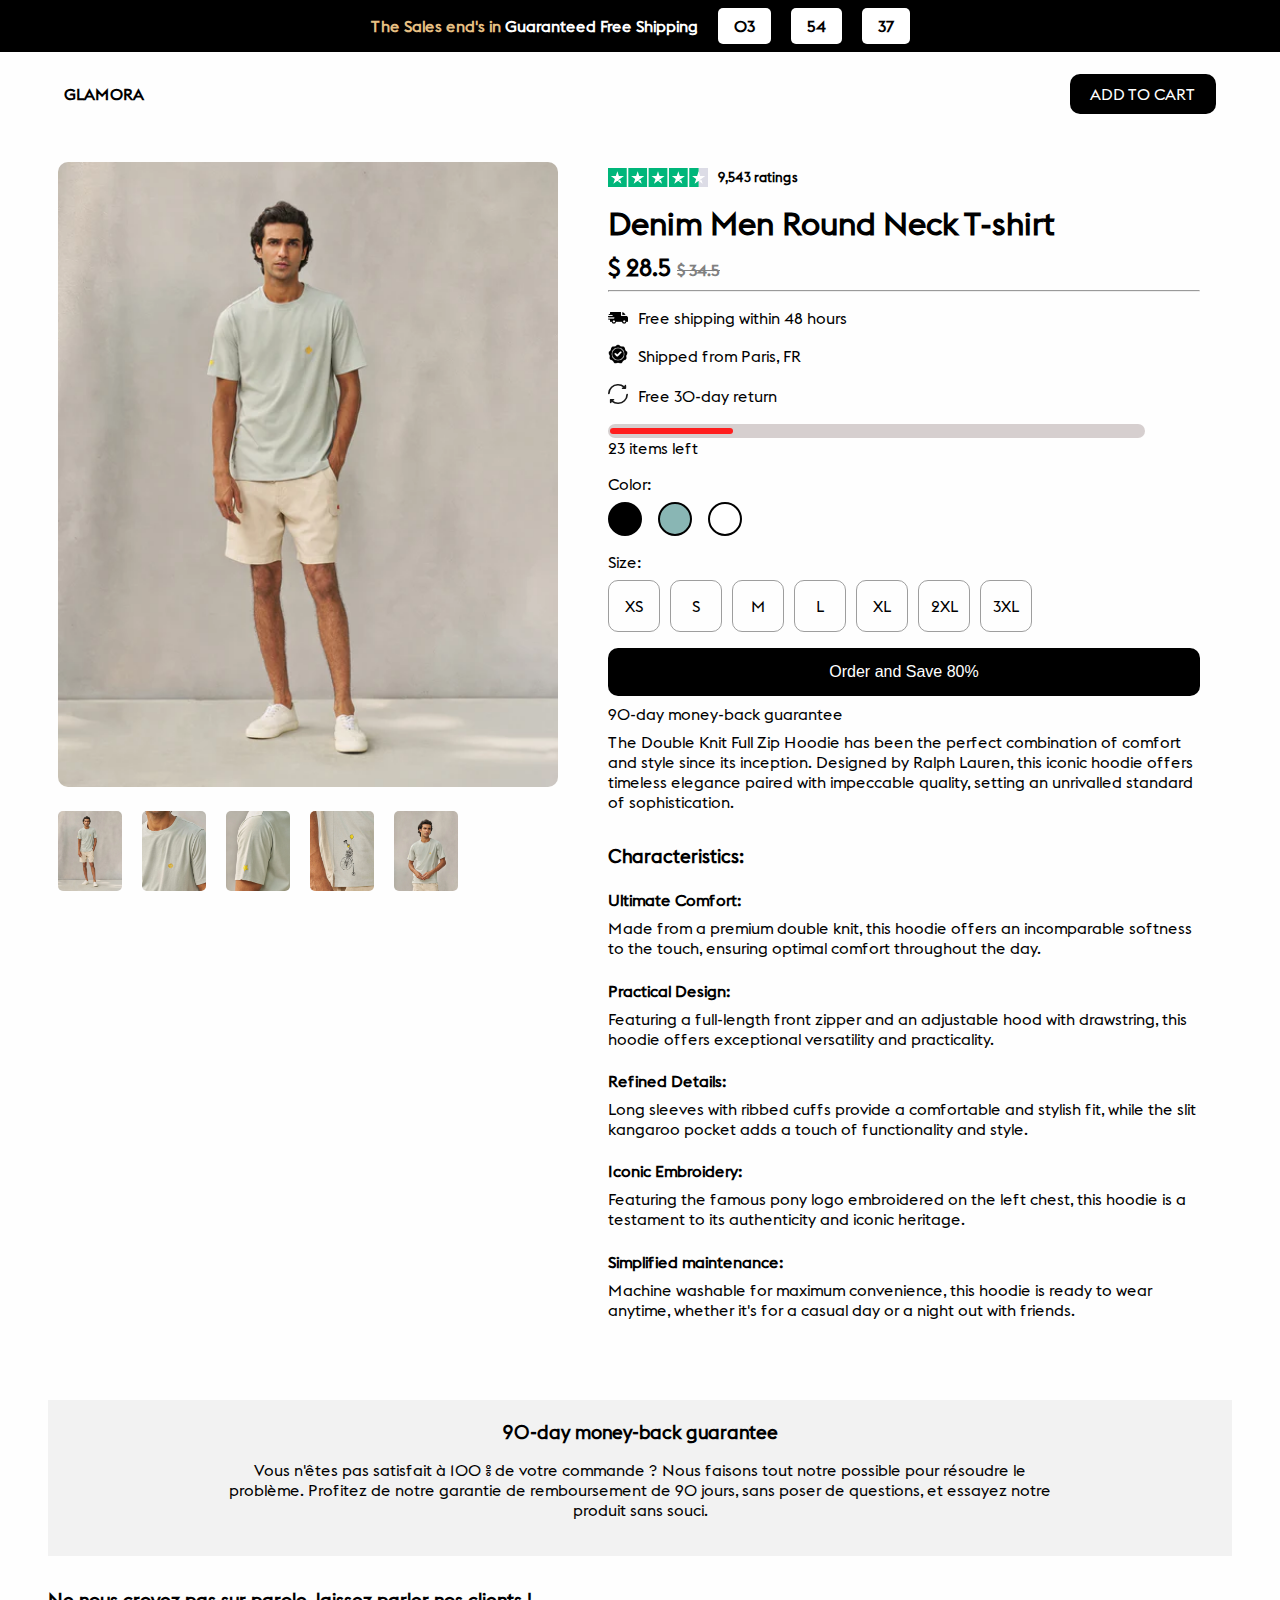
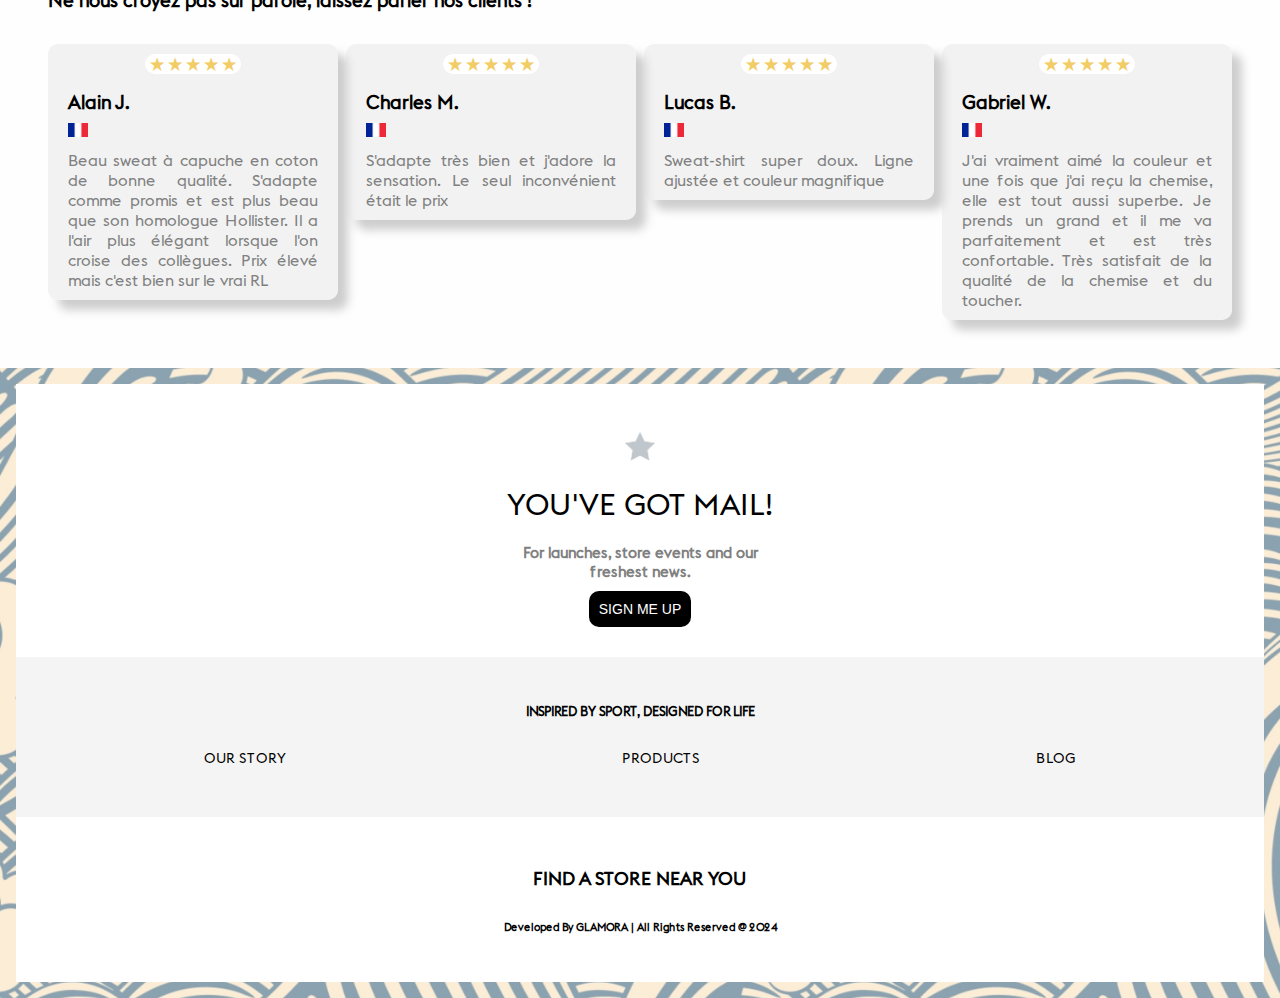
==== product1.html @ 0e655465 "first" ====
<!DOCTYPE html>
<html lang="en">

<head>
    <meta charset="UTF-8">
    <meta name="viewport" content="width=device-width, initial-scale=1.0">
    <title>Documen</title>
    <script src="https://ajax.googleapis.com/ajax/libs/jquery/2.1.3/jquery.min.js"></script>
    <link rel="stylesheet" href="./assets/product.css">
</head>

<body>
    <div class="offers">
        <h5><strong>The Sales end's in</strong>

            Guaranteed Free Shipping

            <span id="time"></span>
            <span id="time2"></span>
            <span id="time3"></span>
        </h5>
    </div>
    <nav class="nav-flex">
        <div>
            <a href="./index.html">
                <h4>GLAMORA</h4>
            </a>
        </div>
        <div class="nav-icons">
            <a href="">ADD TO CART</a>
        </div>
    </nav>

    <div class="product-flex">
        <div class="picture">
            <img src="./assets/p1/p1.webp" id="main">
            <div id="thumbnails">
                <img src="./assets/p1/p1.webp">
                <img src="./assets/p1/p2.webp">
                <img src="./assets/p1/p3.webp">
                <img src="./assets/p1/p4.webp">
                <img src="./assets/p1/p5.webp">
            </div>
        </div>
        <div class="content">
            <div class="flex rate">
                <img src="/assets/img/ratings.svg" alt="" width="100px">

                <h5>9,543 ratings</h5>
            </div>
            <h1 class="prod-head">Denim Men Round Neck T-shirt</h1>
            <h3 class="prices">$ 28.5 <span class="prices2">$ 34.5</span></h3>
            <hr>
            <div>
                <div class="flex item-col ">
                    <div>
                        <img src="./assets/img/delivery.webp" alt="" width="20px">
                    </div>
                    <div>
                        <p>Free shipping within 48 hours</p>
                    </div>
                </div>
                <div class="flex item-col">
                    <div>
                        <img src="./assets/img/verified.webp" alt="" width="20px">
                    </div>
                    <div>
                        <p>Shipped from Paris, FR</p>
                    </div>
                </div>
                <div class="flex item-col">
                    <div>
                        <img src="./assets/img/retun.svg" alt="" width="20px">
                    </div>
                    <div>
                        <p>Free 30-day return</p>
                    </div>
                </div>
            </div>
            <div class="container">
                <div class="progressed"></div>
            </div>
            <div class="text"></div>
            <div  class="color-cont">
                <p>Color:</p>
                <div class="color">
                    <div class="color-1" onclick="progress(18)"></div>
                    <div class="color-2" onclick="progress(40)"></div>
                    <div class="color-3" onclick="progress(86)"></div>
                </div>
            </div>
            <div class="size-cont">
                <p>Size:</p>
                <div class="size">
                    <div class="size-1" onclick="progress(23)">XS</div>
                    <div class="size-2" onclick="progress(10)">S</div>
                    <div class="size-3" onclick="progress(60)">M</div>
                    <div class="size-4" onclick="progress(32)">L</div>
                    <div class="size-5" onclick="progress(39)">XL</div>
                    <div class="size-6" onclick="progress(21)">2XL</div>
                    <div class="size-7" onclick="progress(57)">3XL</div>
                </div>
            </div>
            <div class="btn-details">
                <button>Order and Save 80%</button>
                <p>90-day money-back guarantee</p>
                <div class="prodt-content">
                    <p>The Double Knit Full Zip Hoodie has been the perfect combination of comfort and style since its
                        inception. Designed by Ralph Lauren, this iconic hoodie offers timeless elegance paired with
                        impeccable quality, setting an unrivalled standard of sophistication.

                    </p>
                    <h3>Characteristics:</h3>
                    <h4>Ultimate Comfort: </h4>
                    <p>Made from a premium double knit, this hoodie offers an incomparable softness to the touch,
                        ensuring optimal comfort throughout the day.</p>
                    <h4>Practical Design:</h4>
                    <p>Featuring a full-length front zipper and an adjustable hood with drawstring, this hoodie offers
                        exceptional versatility and practicality.</p>
                    <h4>Refined Details:</h4>
                    <p>Long sleeves with ribbed cuffs provide a comfortable and stylish fit, while the slit kangaroo
                        pocket adds a touch of functionality and style.</p>
                    <h4>Iconic Embroidery:</h4>
                    <p>Featuring the famous pony logo embroidered on the left chest, this hoodie is a testament to its
                        authenticity and iconic heritage.</p>
                    <h4>Simplified maintenance:</h4>
                    <p>Machine washable for maximum convenience, this hoodie is ready to wear anytime, whether it's for
                        a casual day or a night out with friends.

                    </p>
                </div>
            </div>
        </div>
    </div>
    <div class="main-content">
        <div class="rewies">
            <h3>90-day money-back guarantee</h3>
            <p>
                Vous n'êtes pas satisfait à 100 % de votre commande ? Nous faisons tout notre possible pour résoudre le
                problème. Profitez de notre garantie de remboursement de 90 jours, sans poser de questions, et essayez notre
                produit sans souci.
            </p>
    
        </div>
        <h3 class="clients">Ne nous croyez pas sur parole, laissez parler nos clients !</h3>
        <div class="comments-container">
            <div class="comments">
                <div class="rat-star">
                    <span class="btn-headline" style="color: rgb(242, 204, 101); font-weight: bold; font-size: 16px; text-align: center;">★ ★ ★ ★ ★</span>
                </div>
                <div>
                    <h3>Alain J.</h3>
                    <img src="./assets/img/French flag png.webp" alt="" width="20">
                    <p>Beau sweat à capuche en coton de bonne qualité. S'adapte comme promis et est plus beau que son homologue Hollister. Il a l'air plus élégant lorsque l'on croise des collègues. Prix ​​élevé mais c'est bien sur le vrai RL</p>
                </div>
            </div>
            <div class="comments">
                <div class="rat-star">
                    <span class="btn-headline" style="color: rgb(242, 204, 101); font-weight: bold; font-size: 16px; text-align: center;">★ ★ ★ ★ ★</span>
                </div>
                <div>
                    <h3>Charles M.</h3>
                    <img src="./assets/img/French flag png.webp" alt="" width="20">
                    <p>S'adapte très bien et j'adore la sensation. Le seul inconvénient était le prix</p>
                </div>
            </div>
            <div class="comments">
                <div class="rat-star">
                    <span class="btn-headline" style="color: rgb(242, 204, 101); font-weight: bold; font-size: 16px; text-align: center;">★ ★ ★ ★ ★</span>
                </div>
                <div>
                    <h3>Lucas B.</h3>
                    <img src="./assets/img/French flag png.webp" alt="" width="20">
                    <p>Sweat-shirt super doux. Ligne ajustée et couleur magnifique</p>
                </div>
            </div>
            <div class="comments">
                <div class="rat-star">
                    <span class="btn-headline" style="color: rgb(242, 204, 101); font-weight: bold; font-size: 16px; text-align: center;">★ ★ ★ ★ ★</span>
                </div>
                <div>
                    <h3>Gabriel W.</h3>
                    <img src="./assets/img/French flag png.webp" alt="" width="20">
                    <p>J'ai vraiment aimé la couleur et une fois que j'ai reçu la chemise, elle est tout aussi superbe. Je prends un grand et il me va parfaitement et est très confortable. Très satisfait de la qualité de la chemise et du toucher.</p>
                </div>
            </div>
        </div>
    </div>

    <div class="footer">
        <div class="mail-section">
            <img src="./assets/img/star.png" alt="" class="star">
            <h3 >YOU'VE GOT MAIL!</h3>
            <h5>For launches, store events and our <br>freshest news.</h5>
            <button class="btn-design btn" >SIGN ME UP</button>
            
            <div class="nav-links">
                <img src="../../../assets/bg/footer.png" alt="">
                <h4>INSPIRED BY SPORT, DESIGNED FOR LIFE</h4>
    
                <div class="links flex">
                    <a routerLink="/story" data-aos="fade-up">OUR STORY</a>
                    <a routerLink="/new-arrials" data-aos="fade-up">PRODUCTS</a>
                    <a routerLink="/story" data-aos="fade-up">BLOG</a>
                </div>
                
            </div>
    
            <div class="social-icons">
                <div class="address d-flex">
                    <img src="" alt="">
                    <h4>FIND A STORE NEAR YOU</h4>
                </div>
    
                <h6>Developed By GLAMORA | All Rights Reserved @ 2024</h6>
            </div>
        </div>
    </div>


    <script src="https://ajax.googleapis.com/ajax/libs/jquery/2.1.3/jquery.min.js"></script>

    <script>
        var d = new Date();
        if (d.getHours() >= 0 && d.getHours() <= 19) {
            $(".hours").show();
            $(".message").hide();
        }
        else {
            $(".hours").hide();
            $(".message").show();
        }

        (function () {
            var start = new Date;
            start.setHours(19, 10, 0); // 11am

            function pad(num) {
                return ("0" + parseInt(num)).substr(-2);
            }

            function tick() {
                var now = new Date;
                if (now > start) { // too late, go to tomorrow
                    start.setDate(start.getDate() + 1);
                }
                var remain = ((start - now) / 1000);
                var hh = pad((remain / 60 / 60) % 60);
                var mm = pad((remain / 60) % 60);
                var ss = pad(remain % 60);
                document.getElementById('time').innerHTML =
                    hh;
                document.getElementById('time2').innerHTML =
                    + mm;
                document.getElementById('time3').innerHTML =
                    + ss;

                setTimeout(tick, 1000);
            }

            document.addEventListener('DOMContentLoaded', tick);
        })();


        var thumbnails = document.getElementById("thumbnails")
        var imgs = thumbnails.getElementsByTagName("img")
        var main = document.getElementById("main")
        var counter = 0;

        for (let i = 0; i < imgs.length; i++) {
            let img = imgs[i]


            img.addEventListener("click", function () {
                main.src = this.src
            })

        }

        function progress(data) {
            let cnt = 0;
            let per = 0;
            red = setInterval(() => {
                let bar = document.querySelector(".progressed");
                let percentage = setInterval(() => {
                    per += 1;
                    if (per >= cnt) clearInterval(percentage);
                    document.querySelector(".text").innerHTML = `<p>${data} items left</p>`;
                }, 100);
                cnt += 10;

                if (cnt == 100) clearInterval(red);
                bar.style.width = data + "%";
            }, 100);
        }

        progress(23)
    </script>
</body>

</html>
---- assets/product.css ----
@font-face {
    font-family: myFontFam;
    src: url(./font/EuclidFlexRegular.ttf);
  }

  *{
    padding: 0;
    margin: 0;
  }

  body{
    background-color: #f5f5f51d;
    font-family: myFontFam;
}

.nav-flex{
    display: flex;
    justify-content: space-between;
    padding: 2rem 4rem;
}

li,a{
    text-decoration: none;
    list-style: none;
    color: black;
}

.nav-icons a{
    padding: 10px 20px;
    background-color: black;
    color: white;
    border-radius: 10px;
}

.offers span{
    padding: .5rem 1rem;
    border-radius: 5px;
    background-color: white;
    color: black;
    margin-left: 1rem;
}

.flex{
    display: flex;
    /* justify-content: space-between; */
    align-items: center;
    align-content: center;
}

.offers{
    text-align: center;
    color: white;
    background-color: black;
    padding: 1rem;
    font-weight: 300;
    font-size: 1.2rem;
}

strong{
    color: rgb(230, 191, 130);
}

#thumbnails img{
    width: 80px;
    height: 80px;
    border-radius: 5px;
    margin: 10px;
}

#thumbnails{
    display: flex;
}

#main{
    border-radius: 10px;
    margin: 10px;
    width: 500px;
}

.product-flex{
    display: flex;
    justify-content: space-between;
    padding: 1rem 3rem;
}

.picture{
    width: 30%;
}

.content{
    width: 50%;
    padding: 1rem 2rem;
}

.rate img{
    margin-right: 10px;
}

.prices{
    font-size: 1.5rem;
    margin: .5rem 0;
    /* color: green; */
}
.prices2{
    font-size: 1rem;
    color: grey;
    text-decoration: line-through;
}

.color{
    display: flex;
    justify-content: last;
}

.color div{
    width: 30px;
    height: 30px;
    border-radius: 20px;
    margin-right: 1rem;
    margin-top: .5rem;
    border: 2px solid black;
    cursor: pointer;
}

.size div{
    cursor: pointer;
}

.color-1{
    background-color: black;
}
.color-2{
    background-color: rgb(137, 182, 180);
}
.color-3{
    background-color: white;
}

.size{
    margin-right: 1rem;
    margin-top: .5rem;
    display: flex;
    justify-content: last;
}

.color-cont{
    margin-top: 1rem;
}

.size-cont{
    margin-top: 1rem;
}

.item-col{
    margin-top: 1rem;
}

.item-col img{
    margin-right: 10px;
}

.size div{
    width: 30px;
    height: 30px;
    padding: 10px;
    border: 1px solid rgba(128, 128, 128, 0.765);
    border-radius: 10px;
    text-align: center;
    align-content: center;
    margin-right: 10px;
}

.container {
    width: 90%;
    background-color: rgb(214, 207, 207);
    height: 10px;
    border-radius: 10px;
    display: flex;
    align-items: center;
    padding: 2px;
    margin-top: 1rem;
  }
  .text {
    color: black;
  }

.progressed {
    height: 60%;
    background-color: rgb(255, 30, 30);
    width: 0%;
    border-radius: 10px;
    transition: all 1s;
  }

  .btn-details button{
    background-color: black;
    color: white;
    width: 100%;
    border: none;
    padding: 15px;
    border-radius: 10px;
    font-size: 1rem;
    margin-top: 1rem;
    font-weight: 500;
  }

  .btn-details p{
    margin-top: 0.5rem;
  }
  .btn-details h4{
    margin-top: 1.4rem;
  }
  .btn-details h3{
    margin-top: 2rem;
  }

  .prod-head{
    margin-top: 1rem;
  }

  .rewies{
    text-align: center;
    padding: 20px;
    background-color: rgba(220, 220, 220, 0.358);
  }

  .main-content{
    padding: 3rem;
  }

  .rewies p{
    padding: 1rem 10rem;
  }

  .comments{
    width: 250px;
    box-shadow: 10px 10px 10px rgba(128, 128, 128, 0.388);
    padding: 10px 20px;
    height: 100%;
    border-radius: 10px;
    background-color: rgba(220, 220, 220, 0.358);
  }

  .comments span{
    text-align: center;
    background-color: white;
    padding: 0 5px;
    border-radius: 10px;
  }

  .comments p{
    text-align: justify;
    color: grey;
  }

  .comments h3{
    margin-top: 1rem;
  }

  .comments img{
    margin: .6rem 0;
  }

  .rat-star{
    text-align: center;
  }

  .comments-container{
    display: flex;
    justify-content: space-between;
    flex-wrap: wrap;
  }

  .clients{
    margin: 2rem 0;
  }

  .footer{
    background-image: url(../assets/img/footer-bg.jpg);
    background-size: cover;
    background-repeat: no-repeat;
    overflow-x: hidden;
    height: 100%;
    padding: 1rem;
}

.mail-section{
    background-color: white;
    justify-content: center;
    text-align: center;
    padding: 3rem 0;
}

/* button{
    padding: 10px 50px;
} */

.nav-links{
    background-color: rgba(173, 173, 173, 0.139);
    padding-bottom: 20px;
}

.star{
    width: 30px;
    object-fit: contain;
}

.mail-section h3{
    font-size: 30px;
    font-weight: 500;
    margin: 20px;
}

.mail-section h5{
    font-size: 15px;
    color: gray;
}

.mail-section button{
    margin: 10px 0 30px 0;
    font-size: 14px;
}

.btn-design{
    padding: 10px;
    background-color: black;
    color: white;
    border: none;
    border-radius: 10px;
}

.links{
    margin: 30px 20px;
    justify-content: space-around;
}

.links a{
    color: black;
    text-decoration: none;
    font-size: 14px;
    font-weight: 500;
}

.nav-links img{
    width: 16rem;
    object-fit: contain;
    margin: 2rem 0 10px 0 ;
}

.nav-links h4{
    font-size: .8rem;
}

.social-icons div{
    justify-content: center;
    align-items: center;
    text-align: center;
}
.address h4{
    font-size: 18px;
    margin: 30px;
}

@media (max-width: 600px) {
    .social-icons h6{
        font-size: 12px;
    }
}
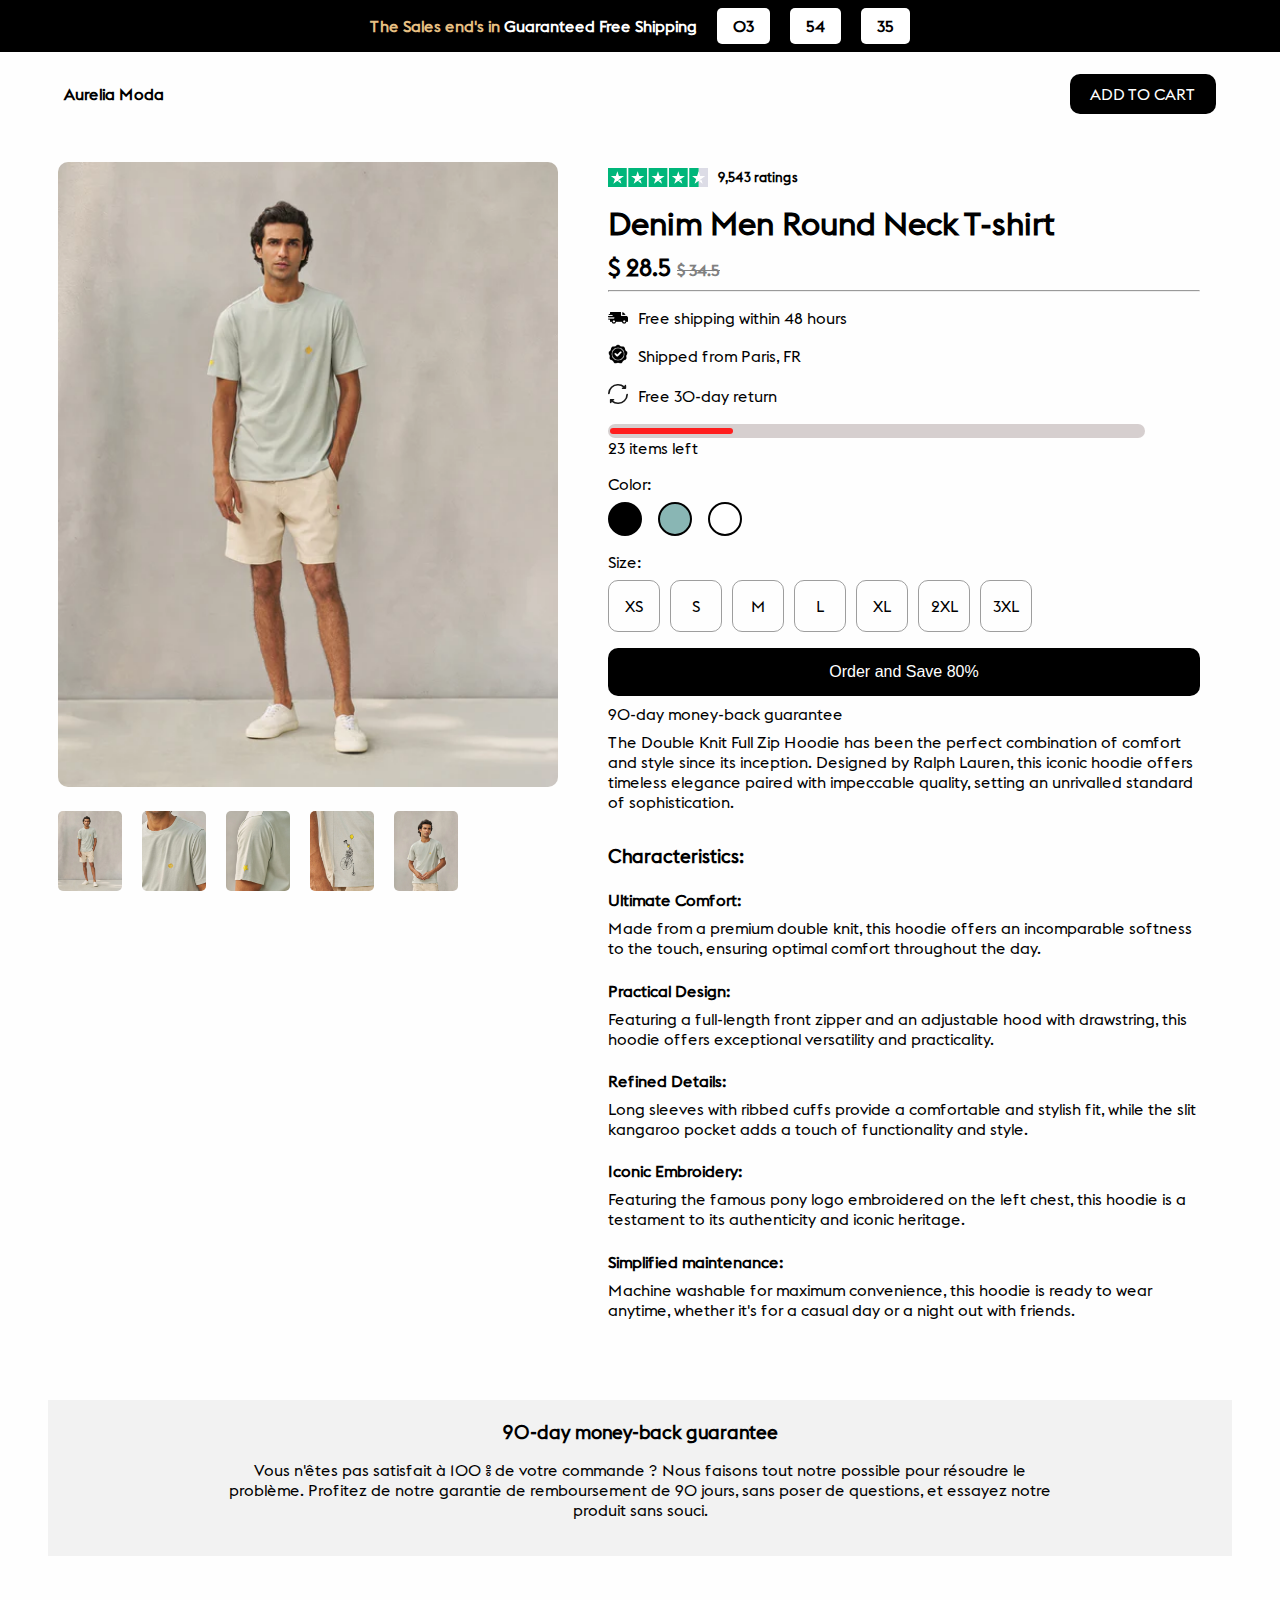
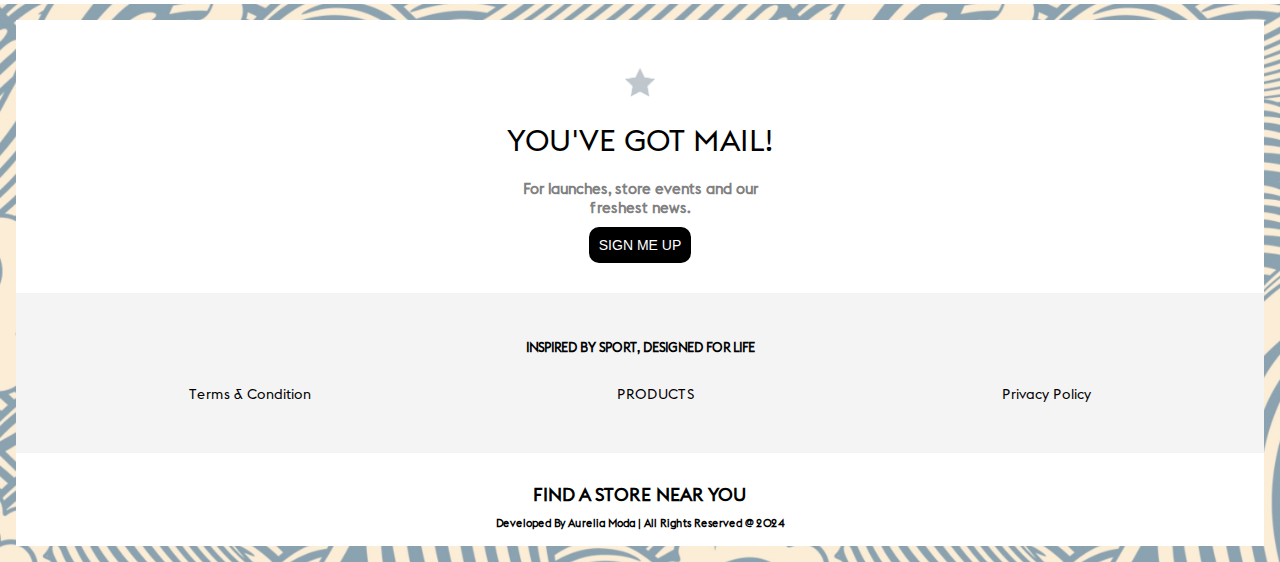
==== commit b91115ba: "second" ====
--- a/product1.html
+++ b/product1.html
@@ -23,7 +23,7 @@
     <nav class="nav-flex">
         <div>
             <a href="./index.html">
-                <h4>GLAMORA</h4>
+                <h4>Aurelia Moda</h4>
             </a>
         </div>
         <div class="nav-icons">
@@ -199,9 +199,9 @@
                 <h4>INSPIRED BY SPORT, DESIGNED FOR LIFE</h4>
     
                 <div class="links flex">
-                    <a routerLink="/story" data-aos="fade-up">OUR STORY</a>
+                    <a routerLink="/story" data-aos="fade-up">Terms & Condition</a>
                     <a routerLink="/new-arrials" data-aos="fade-up">PRODUCTS</a>
-                    <a routerLink="/story" data-aos="fade-up">BLOG</a>
+                    <a routerLink="/story" data-aos="fade-up">Privacy Policy</a>
                 </div>
                 
             </div>
@@ -212,7 +212,7 @@
                     <h4>FIND A STORE NEAR YOU</h4>
                 </div>
     
-                <h6>Developed By GLAMORA | All Rights Reserved @ 2024</h6>
+                <h6>Developed By Aurelia Moda | All Rights Reserved @ 2024</h6>
             </div>
         </div>
     </div>
@@ -286,12 +286,12 @@
                     per += 1;
                     if (per >= cnt) clearInterval(percentage);
                     document.querySelector(".text").innerHTML = `<p>${data} items left</p>`;
-                }, 100);
+                }, 10);
                 cnt += 10;
 
                 if (cnt == 100) clearInterval(red);
                 bar.style.width = data + "%";
-            }, 100);
+            }, 20);
         }
 
         progress(23)
--- a/assets/product.css
+++ b/assets/product.css
@@ -289,6 +289,7 @@
     justify-content: center;
     text-align: center;
     padding: 3rem 0;
+    padding-bottom: 1rem;
 }
 
 /* button{
@@ -358,7 +359,7 @@
 }
 .address h4{
     font-size: 18px;
-    margin: 30px;
+    margin: 10px;
 }
 
 @media (max-width: 600px) {
@@ -367,3 +368,6 @@
     }
 }
 
+.clients,.comments-container{
+    display: none;
+}
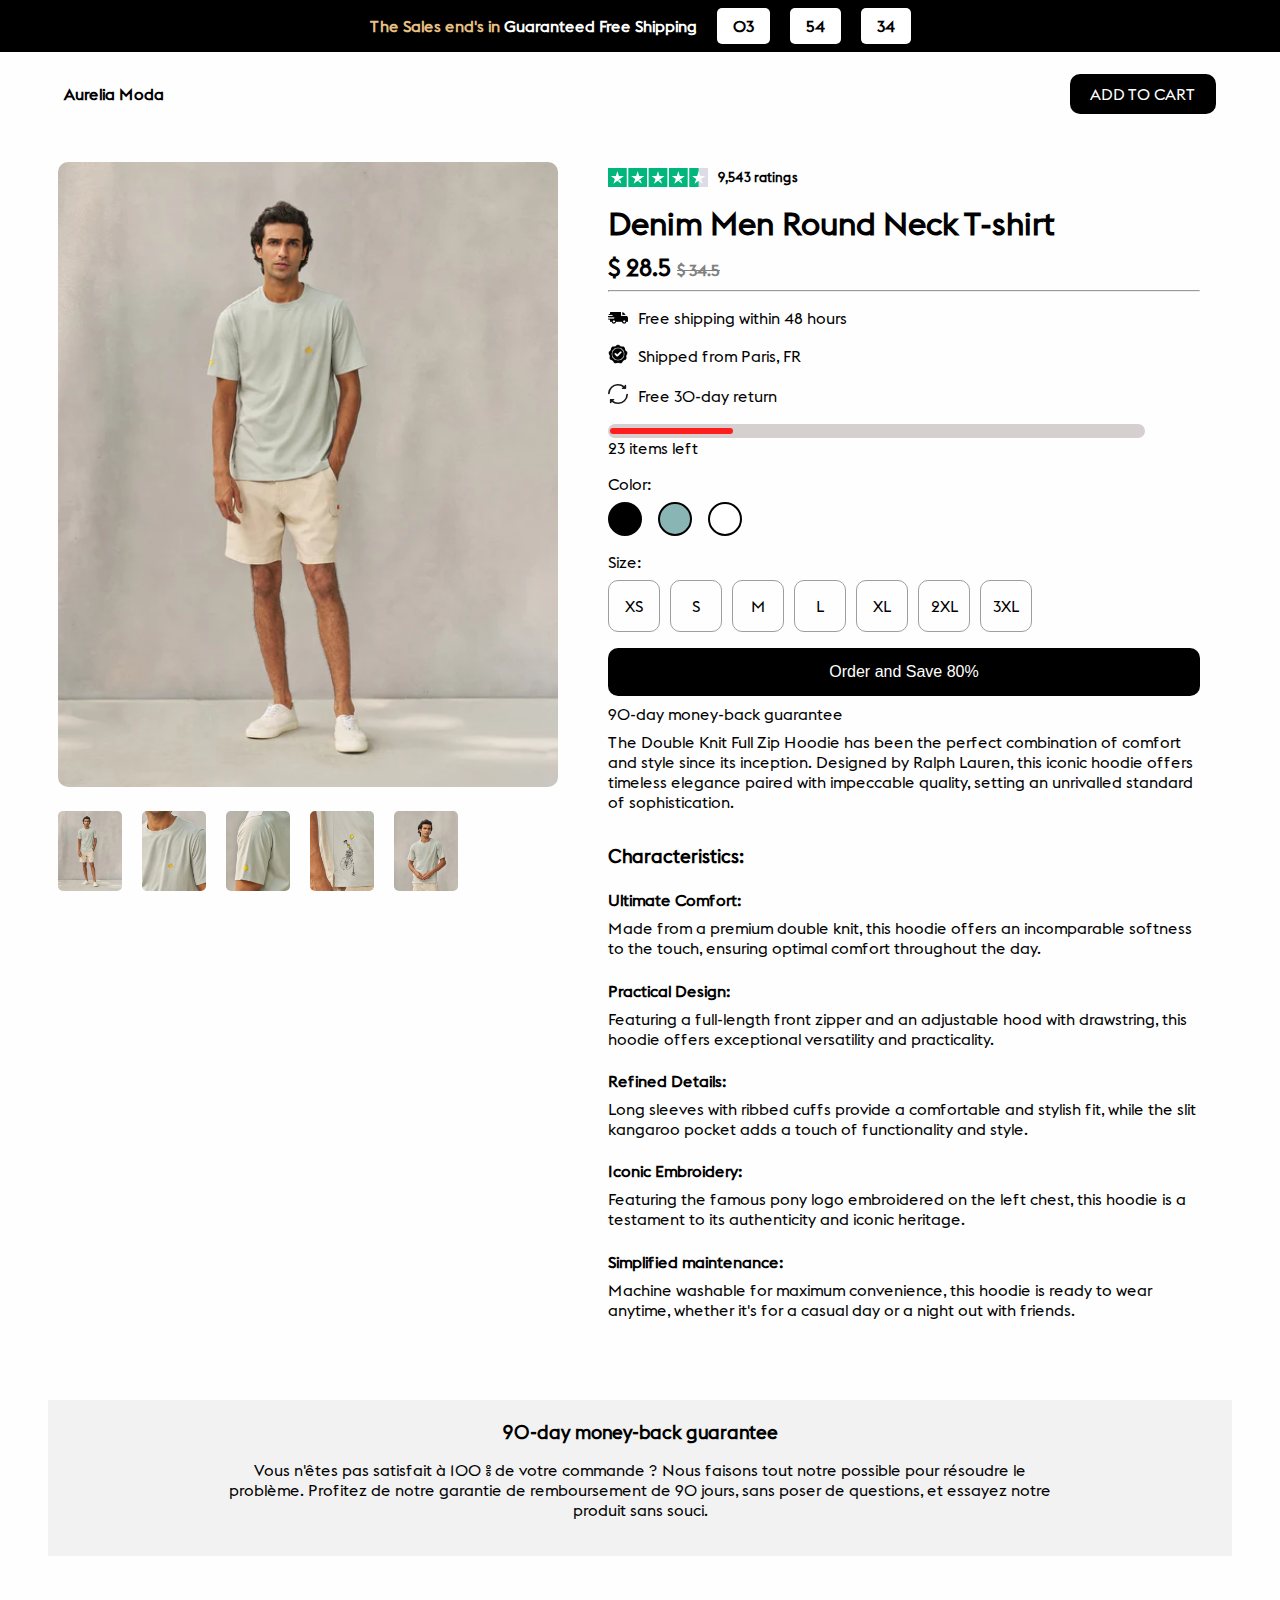
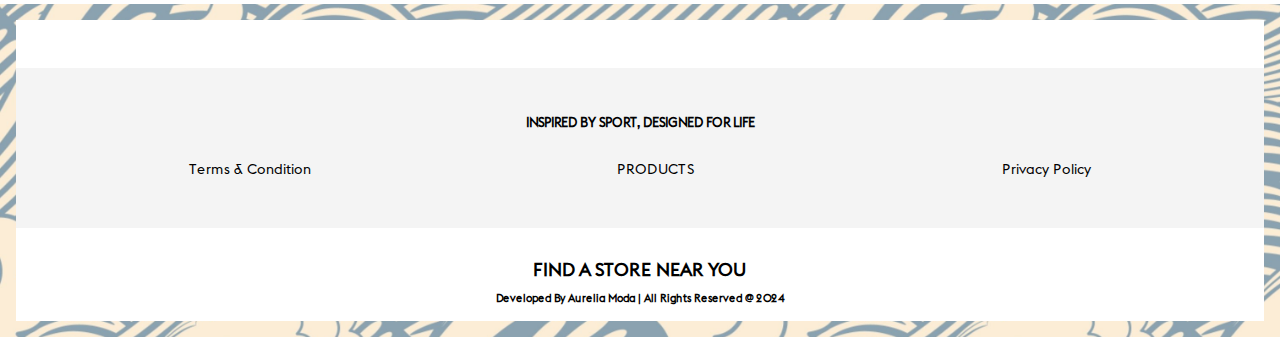
==== commit c6564b3b: "new changes" ====
--- a/product1.html
+++ b/product1.html
@@ -189,11 +189,11 @@
 
     <div class="footer">
         <div class="mail-section">
-            <img src="./assets/img/star.png" alt="" class="star">
+           <!-- <img src="./assets/img/star.png" alt="" class="star">
             <h3 >YOU'VE GOT MAIL!</h3>
             <h5>For launches, store events and our <br>freshest news.</h5>
             <button class="btn-design btn" >SIGN ME UP</button>
-            
+            -->
             <div class="nav-links">
                 <img src="../../../assets/bg/footer.png" alt="">
                 <h4>INSPIRED BY SPORT, DESIGNED FOR LIFE</h4>
